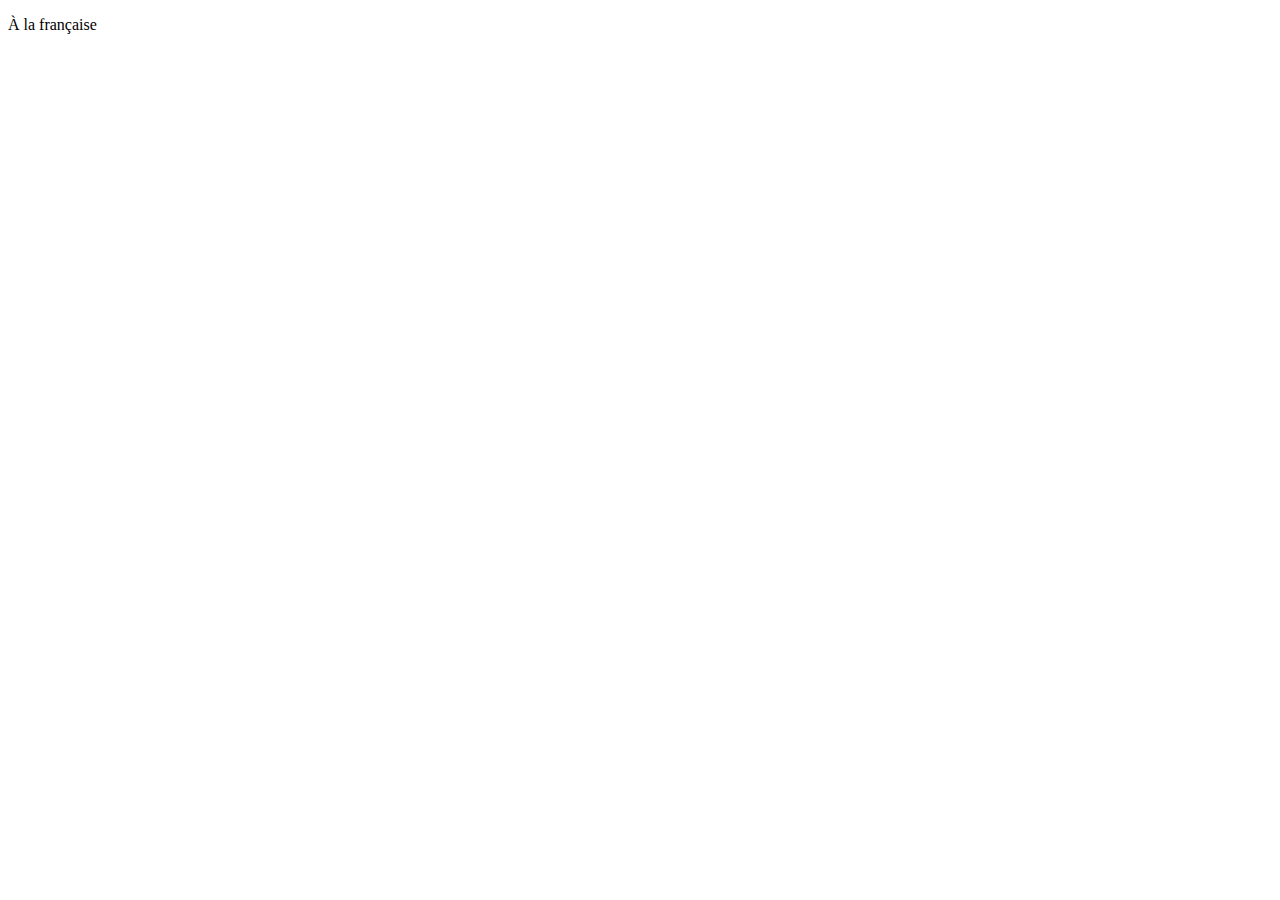
==== restaurants/a-la-francaise.html @ 7b34ebe0 "Création des pages html restaurants" ====
<!DOCTYPE html>
<html lang="fr">

    <head>
        <meta charset="UTF-8">
        <meta name="viewport" content="width=device_width, initial-scale=1.0">
        <title>OhMyFood - À la française</title>
    </head>

    <body>
        <p>À la française</p>
    </body>
    
</html>
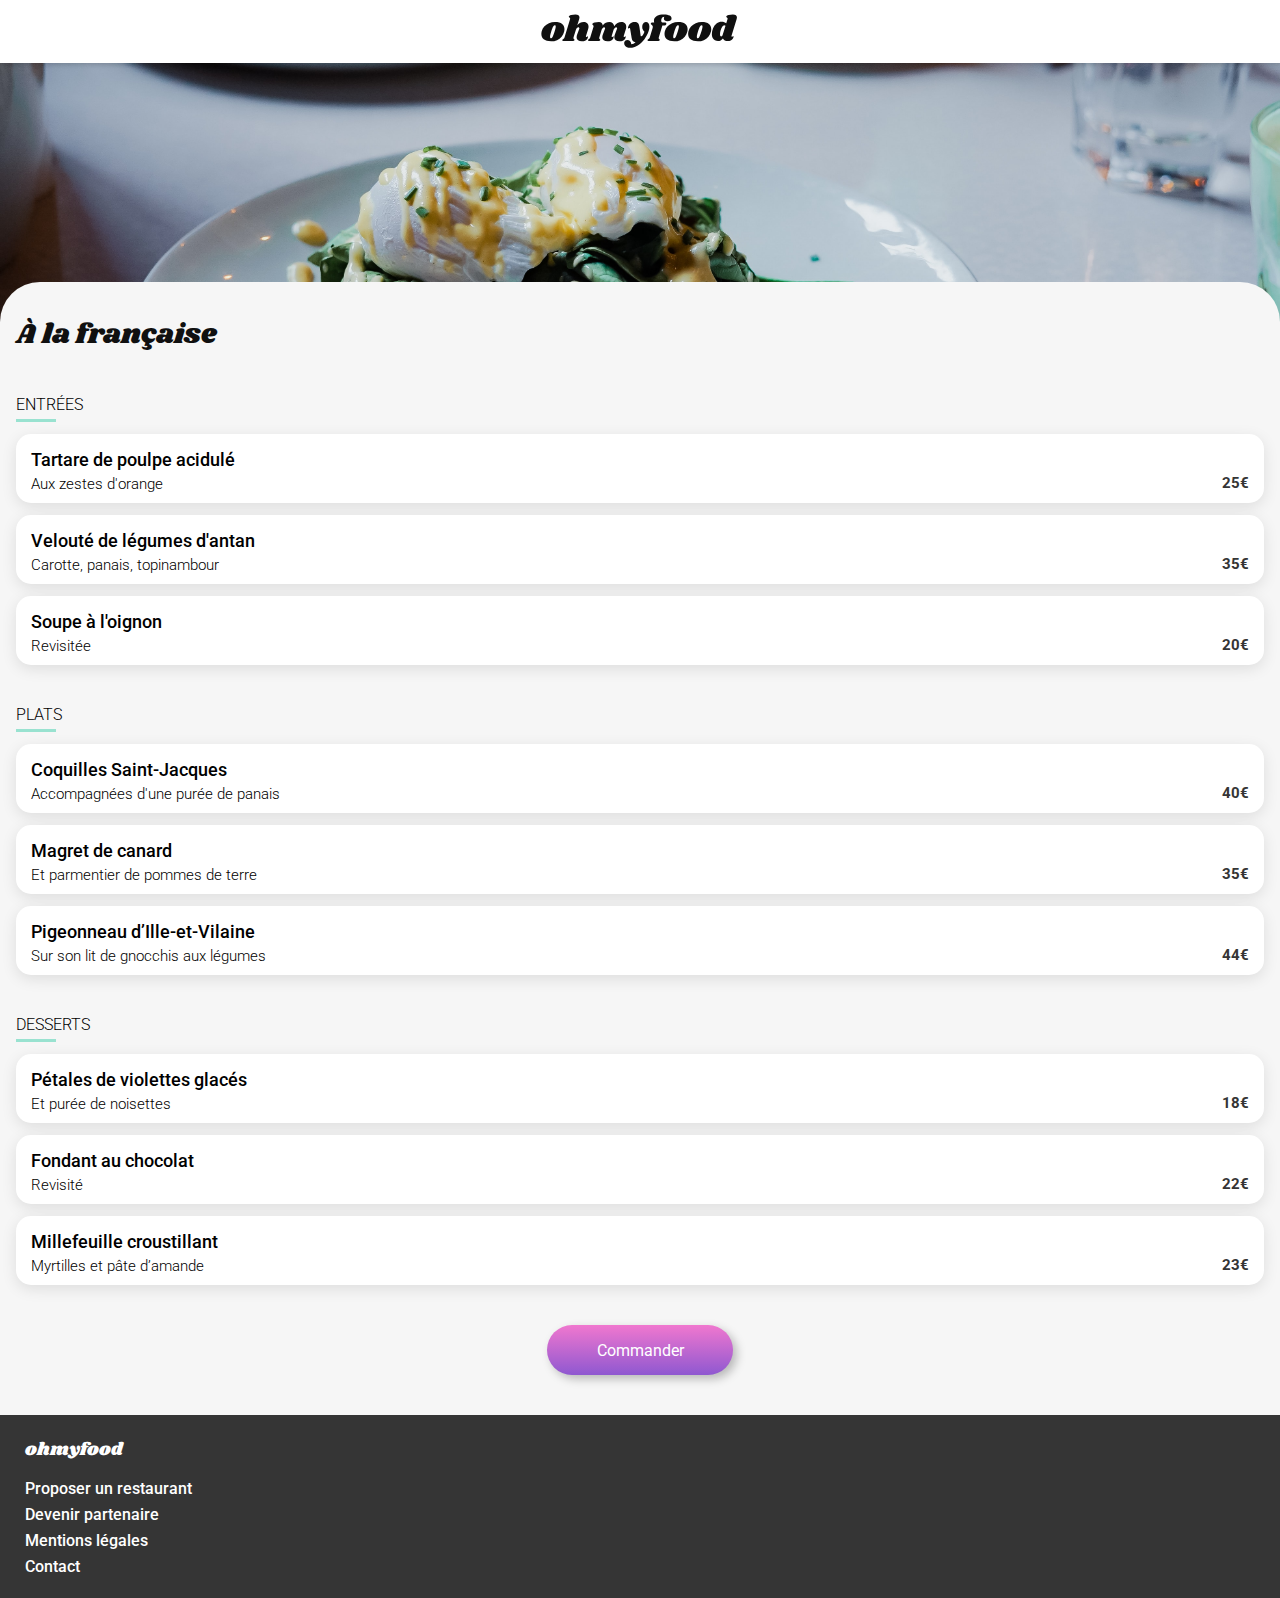
==== commit a974b1bb: "Création de la page "À la française"" ====
--- a/restaurants/a-la-francaise.html
+++ b/restaurants/a-la-francaise.html
@@ -5,10 +5,137 @@
         <meta charset="UTF-8">
         <meta name="viewport" content="width=device_width, initial-scale=1.0">
         <title>OhMyFood - À la française</title>
+        <link rel="stylesheet" href="https://cdnjs.cloudflare.com/ajax/libs/font-awesome/6.2.1/css/all.min.css"
+        integrity="sha512-MV7K8+y+gLIBoVD59lQIYicR65iaqukzvf/nwasF0nqhPay5w/9lJmVM2hMDcnK1OnMGCdVK+iQrJ7lzPJQd1w=="
+        crossorigin="anonymous" referrerpolicy="no-referrer" />
+        <link rel="stylesheet" href="../assets/css/style.css">
+        <link rel="stylesheet" href="../assets/css/menu.css">
+        <link rel="preconnect" href="https://fonts.googleapis.com">
+        <link rel="preconnect" href="https://fonts.gstatic.com" crossorigin>
+        <link href="https://fonts.googleapis.com/css2?family=Roboto:ital,wght@0,100;0,300;0,400;0,500;0,700;0,900;1,100;1,300;1,400;1,500;1,700;1,900&family=Shrikhand&display=swap" rel="stylesheet">
     </head>
 
     <body>
-        <p>À la française</p>
+        <header class="header">
+            <div class="header-logo">
+                <img src="../assets/img/logo/ohmyfood@2x.svg" alt="OhMyFood">
+                <i class="fa-solid fa-arrow-left"></i>
+            </div>
+        </header>
+        
+
+        <main class="menu">
+            <img src="../assets/img/restaurants/toa-heftiba-DQKerTsQwi0-unsplash.jpg" alt class="photo-menu">
+            <div class="menu-restaurant">
+                <h2 class="menu-title">À la française</h2>
+                <i class="fa-regular fa-heart"></i>
+
+                <section class="menu-section">
+                    <h3 class="etape-menu">Entrées</h3>
+
+                    <div class="card-plat">
+                        <h4 class="entrees-title">Tartare de poulpe acidulé</h4>
+                        <p class="entrees-description">Aux zestes d'orange</p>
+                        <div class="menu-prix">25€</div>
+                    </div>
+
+                    <div class="card-plat">
+                        <h4 class="entrees-title">Velouté de légumes d'antan</h4>
+                        <p class="entrees-description">Carotte, panais, topinambour</p>
+                        <div class="menu-prix">35€</div>
+                    </div>
+
+                    <div class="card-plat">
+                        <h4 class="entrees-title">Soupe à l'oignon</h4>
+                        <p class="entrees-description">Revisitée</p>
+                        <div class="menu-prix">20€</div>
+                    </div>
+                </section>
+
+                <section class="menu-section">
+                    <h3 class="etape-menu">Plats</h3>
+
+                    <div class="card-plat">
+                        <h4 class="entrees-title">Coquilles Saint-Jacques</h4>
+                        <p class="entrees-description">Accompagnées d'une purée de panais</p>
+                        <div class="menu-prix">40€</div>
+                    </div>
+
+                    <div class="card-plat">
+                        <h4 class="entrees-title">Magret de canard</h4>
+                        <p class="entrees-description">Et parmentier de pommes de terre</p>
+                        <div class="menu-prix">35€</div>
+                    </div>
+
+                    <div class="card-plat">
+                        <h4 class="entrees-title">Pigeonneau d’Ille-et-Vilaine</h4>
+                        <p class="entrees-description">Sur son lit de gnocchis aux légumes</p>
+                        <div class="menu-prix">44€</div>
+                    </div>
+                </section>
+
+                <section class="menu-section">
+                    <h3 class="etape-menu">Desserts</h3>
+
+                    <div class="card-plat">
+                        <h4 class="entrees-title">Pétales de violettes glacés</h4>
+                        <p class="entrees-description">Et purée de noisettes</p>
+                        <div class="menu-prix">18€</div>
+                    </div>
+
+                    <div class="card-plat">
+                        <h4 class="entrees-title">Fondant au chocolat</h4>
+                        <p class="entrees-description">Revisité</p>
+                        <div class="menu-prix">22€</div>
+                    </div>
+
+                    <div class="card-plat">
+                        <h4 class="entrees-title">Millefeuille croustillant</h4>
+                        <p class="entrees-description">Myrtilles et pâte d’amande</p>
+                        <div class="menu-prix">23€</div>
+                    </div>
+                </section>
+
+                <div class="commande">
+                    <button class="commander-btn">Commander</button>
+                </div>
+
+                </div>
+
+            </main>
+
+            <footer class="footer">
+                <div class="container-footer">
+                    <a class="footer-logo">ohmyfood</a>
+    
+                        <ul class="footer-list">
+                            <li>
+                                <a>
+                                    <i class="fa-solid fa-utensils"></i>
+                                    Proposer un restaurant
+                                </a>
+                            </li>
+                            
+                            <li>
+                                <a>
+                                    <i class="fa-solid fa-handshake-angle"></i>
+                                    Devenir partenaire
+                                </a>
+                            </li>
+    
+                            <li>
+                                <a>
+                                    Mentions légales
+                                </a>
+                            </li>
+    
+                            <li>
+                                <a href="mailto:contact@ohmyfood.com" class="lien">Contact</a>
+                            </li>
+                        </ul>
+                    
+                </div>
+            </footer>
     </body>
     
 </html>--- a/assets/css/style.css
+++ b/assets/css/style.css
@@ -0,0 +1,234 @@
+body, html, * {
+  margin: 0;
+  font-family: "Roboto", sans-serif;
+}
+
+.header {
+  display: flex;
+  justify-content: center;
+  align-items: center;
+  flex-shrink: 0;
+  padding: 14px 89px 13px 89px;
+  position: relative;
+  box-shadow: 0px 2px 4px 0px rgba(0, 0, 0, 0.15);
+  background-color: white;
+  z-index: 10;
+}
+.header .header-logo {
+  margin: 0;
+  text-align: center;
+  height: 36px;
+  padding: 0px 19px 0px 16px;
+}
+
+.localisation {
+  display: flex;
+  height: 50px;
+  justify-content: center;
+  align-items: center;
+  gap: 17px;
+  background: var(--grey-2, #EAEAEA);
+}
+.localisation .fa-location-dot {
+  width: 12px;
+  height: 16px;
+  font-weight: 900;
+  fill: var(--grey, #353535);
+}
+.localisation .localisation-texte {
+  color: var(--grey, #353535);
+  font-size: 16px;
+  font-style: normal;
+  font-weight: 500;
+  line-height: normal;
+}
+
+.decouvrir {
+  padding: 39px 32px 57px;
+  text-align: center;
+  background-color: #fafafa;
+}
+.decouvrir .decouvrir-title {
+  color: #000;
+  font-size: 24px;
+  font-weight: 700;
+  line-height: normal;
+  margin-bottom: 14px;
+}
+.decouvrir .decouvrir-subtitle {
+  color: var(--grey, #353535);
+  font-weight: 300;
+  line-height: normal;
+  margin-bottom: 27px;
+}
+.decouvrir .decouvrir-btn {
+  padding: 12px 24px;
+  font-size: 16px;
+  border-radius: 25px;
+  color: #fff;
+  background-color: #686868;
+  background-image: linear-gradient(0deg, rgba(147, 86, 220, 0.9), rgba(255, 121, 218, 0.9));
+  cursor: pointer;
+  box-shadow: 0.25rem 0.25rem 10px rgba(0, 0, 0, 0.25);
+  transition-duration: 0.25s;
+  border: none;
+}
+.decouvrir .decouvrir-btn:hover {
+  background-color: white;
+  box-shadow: 0.25rem 0.25rem 10px rgba(0, 0, 0, 0.5);
+}
+
+.tuto {
+  margin: auto;
+  padding-bottom: 68px;
+}
+.tuto .tuto-title {
+  padding: 48px 80px 26px 20px;
+  height: 31px;
+  font-size: 24px;
+  font-weight: 700;
+  line-height: normal;
+}
+.tuto .tuto-etapes {
+  display: flex;
+  flex-direction: column;
+  padding: 0;
+  list-style-type: none;
+  counter-reset: compteListe;
+}
+.tuto .tuto-icone::before {
+  width: 13.019px;
+  height: 19.903px;
+  display: flex;
+  padding: 24.54px 276px 27.93px 33.47px;
+  color: #7E7E7E;
+}
+.tuto .texte {
+  display: flex;
+  justify-content: center;
+  margin-top: -48px;
+  font-weight: bold;
+}
+.tuto .tuto-etape {
+  height: 72.379px;
+  border-radius: 20px;
+  box-shadow: 0px 4px 15px 0px rgba(0, 0, 0, 0.15);
+  background: var(--background, #F6F6F6);
+  margin: 0 20px 25px 32.51px;
+  position: relative;
+}
+.tuto .tuto-etape::before {
+  counter-increment: compteListe 1;
+  content: counter(compteListe) " ";
+  background: #9356dc;
+  width: 24px;
+  height: 24px;
+  border-radius: 100px;
+  display: flex;
+  justify-content: center;
+  align-items: center;
+  color: #fff;
+  left: -30px;
+  margin: 20.86px 21.98px 21.52px 20px;
+  position: absolute;
+}
+
+.restaurants {
+  background-color: #F6F6F6;
+  display: flex;
+  flex-direction: column;
+  padding: 0 18px 18px 17px;
+}
+.restaurants .restaurant-title {
+  padding: 54px 80px 48px 20px;
+}
+.restaurants .cards {
+  margin-bottom: 18px;
+}
+.restaurants .card {
+  background-color: #fff;
+  border-radius: 15px;
+  position: relative;
+  text-decoration: none;
+  color: inherit;
+  display: block;
+}
+.restaurants .card-img {
+  height: 151px;
+  width: 100%;
+  border-radius: 15px 15px 0 0;
+  -o-object-fit: cover;
+     object-fit: cover;
+}
+.restaurants .card-nouveau {
+  background-color: #99e2d0;
+  color: #1b6150;
+  padding: 10px;
+  position: absolute;
+  top: 16px;
+  right: 12px;
+}
+.restaurants .card-content {
+  height: 77px;
+  position: relative;
+}
+.restaurants i {
+  font-size: 30px;
+  position: absolute;
+  right: 10px;
+  top: 0;
+  padding: 23px 25px 33px 13px;
+  width: 22px;
+  height: 21px;
+}
+.restaurants .fa-solid {
+  color: transparent;
+  background: linear-gradient(180deg, #9356DC 0%, #FF79DA 100%);
+  background-clip: text;
+  -webkit-background-clip: text;
+  transition: transform 300ms;
+  transform: scale(0);
+}
+.restaurants .card-title {
+  height: 20px;
+  padding: 16px 60px 5px 13px;
+  font-size: 18px;
+  font-weight: 700;
+}
+.restaurants .card-subtitle {
+  height: 24px;
+  padding: 5px 80px 12px 13px;
+  font-size: 17px;
+  font-weight: 300;
+}
+
+.container-footer {
+  background: var(--grey, #353535);
+  display: flex;
+  padding: 22px 25px;
+  flex-direction: column;
+  align-items: flex-start;
+  gap: 16px;
+}
+.container-footer .footer-list {
+  text-decoration: none;
+  list-style: none;
+  padding: 0;
+  color: var(--white, #FFF);
+  font-size: 16px;
+  font-weight: 500;
+  display: flex;
+  flex-direction: column;
+  gap: 7px;
+  cursor: pointer;
+}
+.container-footer .lien {
+  text-decoration-line: none;
+  color: #FFF;
+}
+.container-footer .footer-logo {
+  color: var(--white, #FFF);
+  font-family: Shrikhand;
+  font-size: 18px;
+  font-weight: 400;
+}/*# sourceMappingURL=style.css.map */--- a/assets/css/menu.css
+++ b/assets/css/menu.css
@@ -0,0 +1,125 @@
+.header i {
+  position: absolute;
+  left: 20px;
+  bottom: 10px;
+  padding: 14px 89px 13px 17px;
+  cursor: pointer;
+}
+
+main .photo-menu {
+  height: 275px;
+  width: 100%;
+  -o-object-fit: cover;
+     object-fit: cover;
+}
+
+.menu-restaurant {
+  margin-top: -60px;
+  border-radius: 40px 40px 0 0;
+  background-color: #f6f6f6;
+  z-index: 1;
+  position: relative;
+  padding: 32px 16px 40px;
+}
+.menu-restaurant .menu-title {
+  color: var(--black, #101010);
+  font-family: Shrikhand;
+  font-size: 28px;
+  font-style: normal;
+  font-weight: 400;
+  line-height: normal;
+}
+.menu-restaurant i {
+  font-size: 30px;
+  position: absolute;
+  right: 10px;
+  top: 0;
+  padding: 40px 41px 0 312px;
+  width: 22px;
+  height: 21px;
+}
+
+.menu-section {
+  margin-top: 40px;
+  display: flex;
+  flex-direction: column;
+  gap: 12px;
+}
+.menu-section .etape-menu {
+  color: #000;
+  font-family: Roboto;
+  font-size: 16px;
+  font-weight: 300;
+  text-transform: uppercase;
+  position: relative;
+  height: 27px;
+}
+.menu-section .etape-menu::after {
+  content: "";
+  width: 40px;
+  height: 3px;
+  background-color: #99e2d0;
+  position: absolute;
+  left: 0;
+  bottom: 0;
+}
+.menu-section .card-plat {
+  border-radius: 15px;
+  background: white;
+  height: 69px;
+  display: flex;
+  flex-direction: column;
+  gap: 5px;
+  box-shadow: 0px 4.0114941597px 15.0431032181px 0px rgba(0, 0, 0, 0.1);
+}
+.menu-section .entrees-title {
+  color: #000;
+  font-family: Roboto;
+  font-size: 18px;
+  font-weight: 500;
+  padding: 15px 15px 0px 15px;
+}
+.menu-section .entrees-description {
+  color: #000;
+  font-family: Roboto;
+  font-size: 15.043px;
+  font-weight: 300;
+  padding: 0px 0px 15px 15px;
+}
+.menu-section .menu-prix {
+  color: #353535;
+  text-align: center;
+  font-family: Roboto;
+  font-size: 15.043px;
+  font-weight: 700;
+  display: flex;
+  justify-content: flex-end;
+  padding: 0 15px 15px 0;
+  position: relative;
+  top: -39px;
+}
+
+.commande {
+  display: flex;
+  flex-direction: column;
+  align-items: center;
+  margin-top: 40px;
+}
+.commande .commander-btn {
+  padding: 12px 24px;
+  font-size: 16px;
+  border-radius: 25px;
+  color: #fff;
+  background-color: #686868;
+  background-image: linear-gradient(0deg, rgba(147, 86, 220, 0.9), rgba(255, 121, 218, 0.9));
+  cursor: pointer;
+  box-shadow: 0.25rem 0.25rem 10px rgba(0, 0, 0, 0.25);
+  transition-duration: 0.25s;
+  border: none;
+  width: 186px;
+  height: 50px;
+}
+.commande .commander-btn:hover {
+  background-color: white;
+  box-shadow: 0.25rem 0.25rem 10px rgba(0, 0, 0, 0.5);
+}/*# sourceMappingURL=menu.css.map */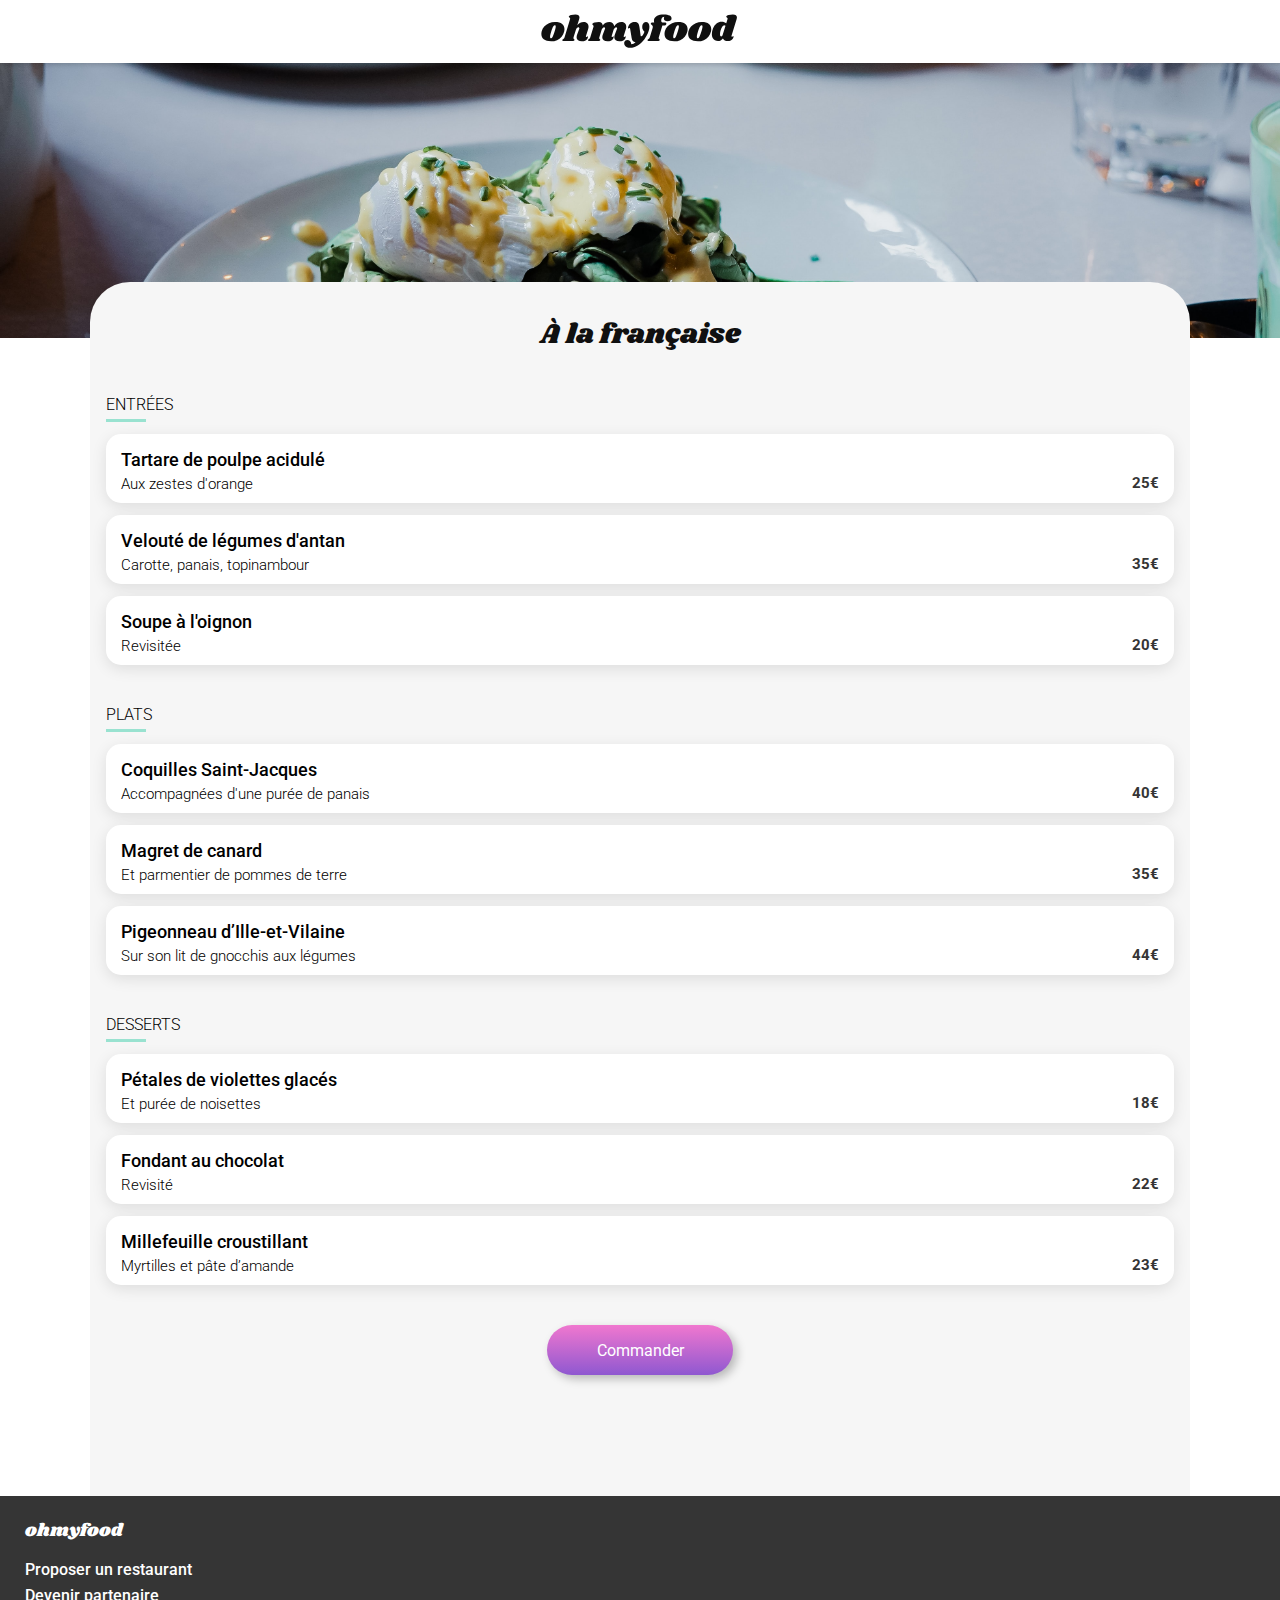
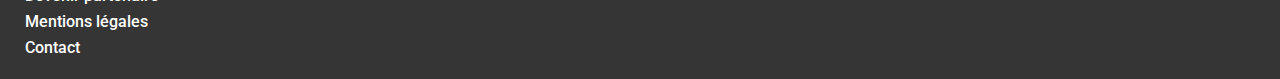
==== commit 8caa285f: "Création de la reponsive tablette et pc" ====
--- a/restaurants/a-la-francaise.html
+++ b/restaurants/a-la-francaise.html
@@ -3,7 +3,7 @@
 
     <head>
         <meta charset="UTF-8">
-        <meta name="viewport" content="width=device_width, initial-scale=1.0">
+        <meta name="viewport" content="width=device-width, initial-scale=1.0">
         <title>OhMyFood - À la française</title>
         <link rel="stylesheet" href="https://cdnjs.cloudflare.com/ajax/libs/font-awesome/6.2.1/css/all.min.css"
         integrity="sha512-MV7K8+y+gLIBoVD59lQIYicR65iaqukzvf/nwasF0nqhPay5w/9lJmVM2hMDcnK1OnMGCdVK+iQrJ7lzPJQd1w=="
@@ -19,7 +19,9 @@
         <header class="header">
             <div class="header-logo">
                 <img src="../assets/img/logo/ohmyfood@2x.svg" alt="OhMyFood">
-                <i class="fa-solid fa-arrow-left"></i>
+                <a href="../index.html">
+                    <i class="fa-solid fa-arrow-left"></i>
+                </a>
             </div>
         </header>
         
--- a/assets/css/style.css
+++ b/assets/css/style.css
@@ -144,6 +144,9 @@
 }
 .restaurants .cards {
   margin-bottom: 18px;
+  display: flex;
+  flex-direction: column;
+  gap: 18px;
 }
 .restaurants .card {
   background-color: #fff;
@@ -189,6 +192,10 @@
   transition: transform 300ms;
   transform: scale(0);
 }
+.restaurants .btn-heart:hover .fa-solid {
+  background-image: linear-gradient(180deg, #9356dc #ff79da 100%);
+  transform: scale(1);
+}
 .restaurants .card-title {
   height: 20px;
   padding: 16px 60px 5px 13px;
@@ -231,4 +238,51 @@
   font-family: Shrikhand;
   font-size: 18px;
   font-weight: 400;
+}
+
+@media (min-width: 1440px) {
+  .decouvrir-title {
+    color: #000;
+    text-align: center;
+    font-family: Roboto;
+    font-size: 40px;
+  }
+  .decouvrir-title br {
+    display: none;
+  }
+  .tuto {
+    padding: 50px 180px;
+  }
+  .tuto .tuto-etapes {
+    flex-direction: row;
+  }
+  .restaurants {
+    display: flex;
+    padding: 0px 180px;
+    gap: 28px;
+  }
+  .restaurants .restaurant-title {
+    padding: 30px 80px 0px 20px;
+  }
+  .restaurants .cards {
+    display: flex;
+    flex-wrap: wrap;
+    flex-direction: row;
+    gap: 100px;
+    margin-bottom: 50px;
+  }
+  .card {
+    width: 45%;
+  }
+}
+@media (min-width: 768px) {
+  .restaurants .cards {
+    display: flex;
+    flex-direction: row;
+    flex-wrap: wrap;
+    justify-content: center;
+  }
+  .card {
+    width: 45%;
+  }
 }/*# sourceMappingURL=style.css.map */--- a/assets/css/menu.css
+++ b/assets/css/menu.css
@@ -4,6 +4,8 @@
   bottom: 10px;
   padding: 14px 89px 13px 17px;
   cursor: pointer;
+  text-decoration: none;
+  color: #353535;
 }
 
 main .photo-menu {
@@ -122,4 +124,48 @@
 .commande .commander-btn:hover {
   background-color: white;
   box-shadow: 0.25rem 0.25rem 10px rgba(0, 0, 0, 0.5);
+}
+
+@media (min-width: 768px) {
+  .menu-restaurant {
+    height: 1062px;
+    margin: -60px 90px 0px 90px;
+    padding-bottom: 120px;
+  }
+  .menu-section {
+    width: 100%;
+    margin-left: auto;
+    margin-right: auto;
+  }
+  .menu-title {
+    text-align: center;
+  }
+}
+@media (min-width: 1440px) {
+  .menu-section {
+    width: 100%;
+    margin-left: auto;
+    margin-right: auto;
+  }
+  .menu-restaurant {
+    width: 1055px;
+    height: 1062px;
+    flex-shrink: 0;
+    margin: -60px 192px 0px 193px;
+    padding-bottom: 120px;
+  }
+  .card-plat {
+    left: 186px;
+    position: relative;
+    width: 65%;
+  }
+  .etape-menu {
+    right: -195px;
+  }
+  .menu-title {
+    text-align: center;
+  }
+  .menu-restaurant i {
+    right: 300px;
+  }
 }/*# sourceMappingURL=menu.css.map */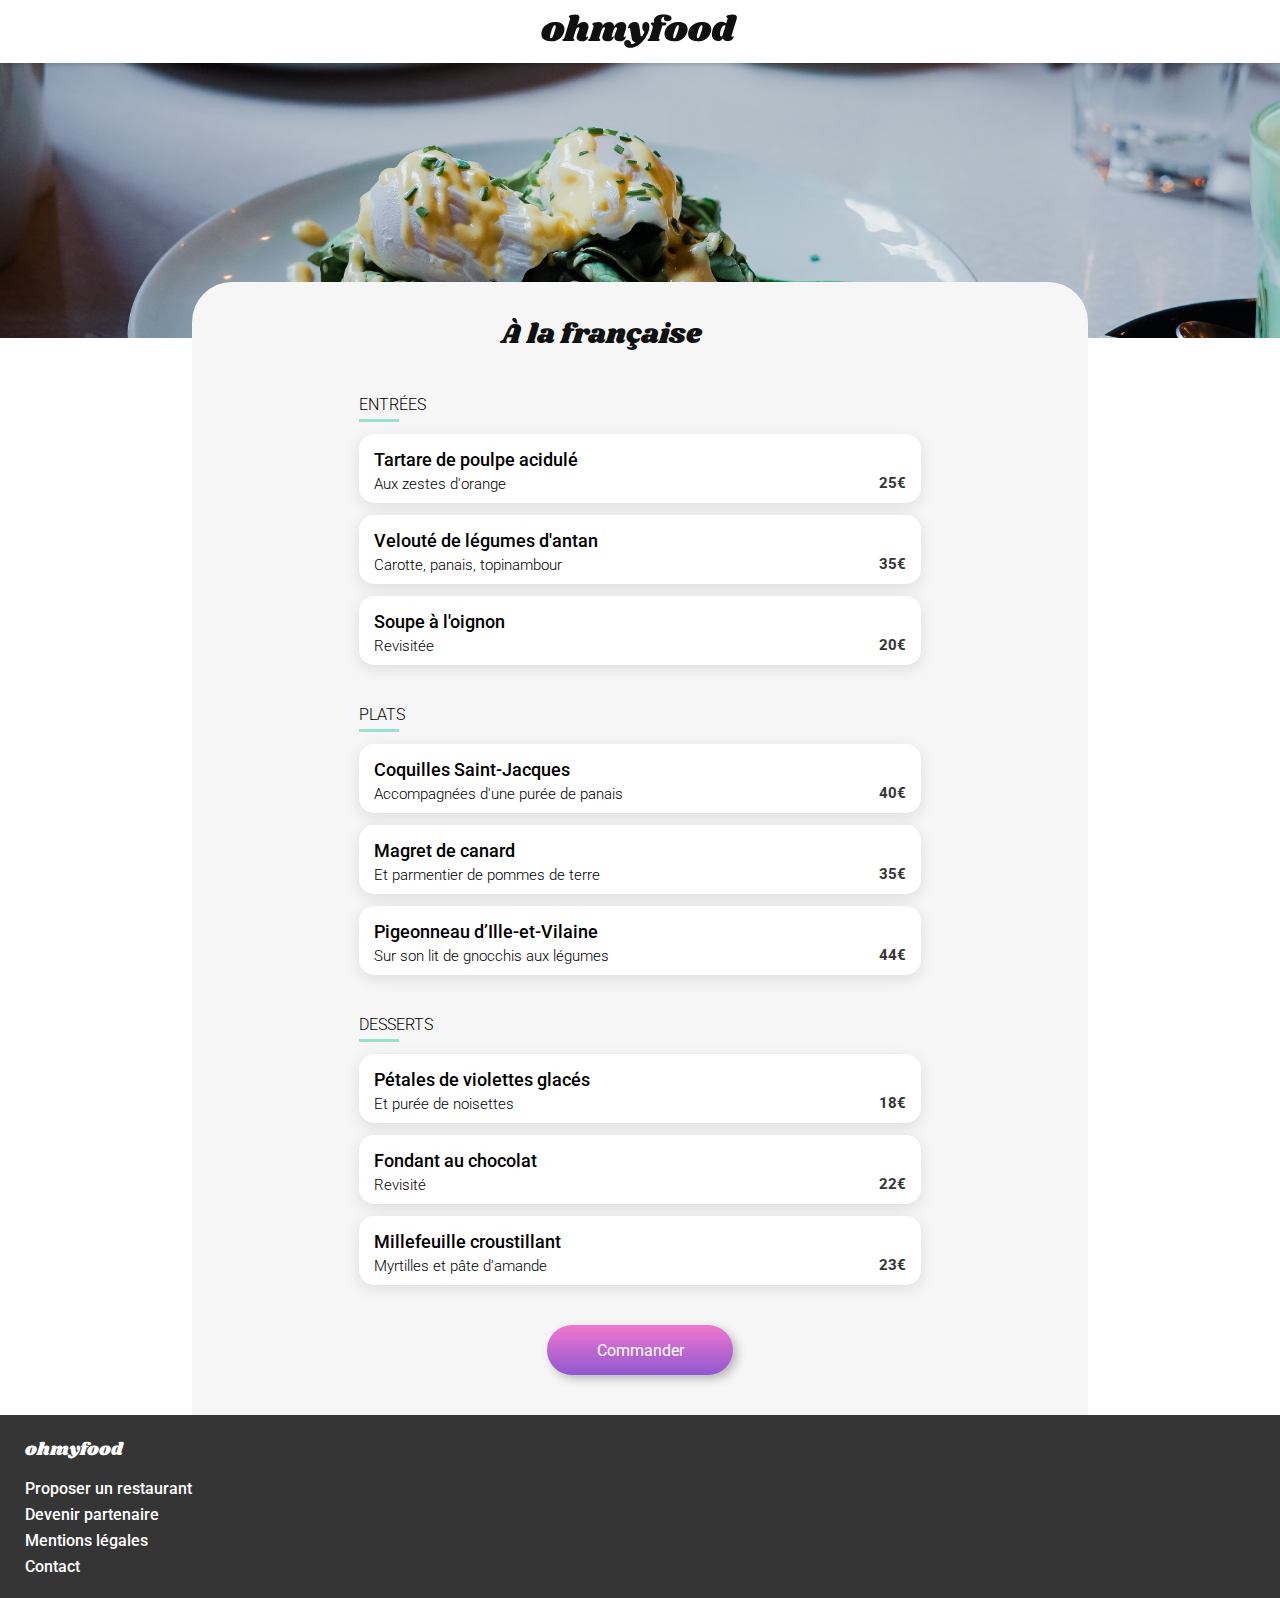
==== commit 4480fb9f: "modification du menu" ====
--- a/restaurants/a-la-francaise.html
+++ b/restaurants/a-la-francaise.html
@@ -29,8 +29,15 @@
         <main class="menu">
             <img src="../assets/img/restaurants/toa-heftiba-DQKerTsQwi0-unsplash.jpg" alt class="photo-menu">
             <div class="menu-restaurant">
-                <h2 class="menu-title">À la française</h2>
-                <i class="fa-regular fa-heart"></i>
+
+                <div class="header-menu">
+                    <h2 class="menu-title">À la française</h2>
+                    <div class="btn-heart">
+                        <i class="fa-regular fa-heart"></i>
+                        <i class="fa-solid fa-heart"></i>
+                    </div>
+                </div>
+                
 
                 <section class="menu-section">
                     <h3 class="etape-menu">Entrées</h3>
--- a/assets/css/style.css
+++ b/assets/css/style.css
@@ -175,16 +175,29 @@
   height: 77px;
   position: relative;
 }
-.restaurants i {
+.restaurants .card-title {
+  height: 20px;
+  padding: 16px 60px 5px 13px;
+  font-size: 18px;
+  font-weight: 700;
+}
+.restaurants .card-subtitle {
+  height: 24px;
+  padding: 5px 80px 12px 13px;
+  font-size: 17px;
+  font-weight: 300;
+}
+
+.btn-heart i {
   font-size: 30px;
   position: absolute;
   right: 10px;
   top: 0;
   padding: 23px 25px 33px 13px;
   width: 22px;
-  height: 21px;
-}
-.restaurants .fa-solid {
+  height: 28px;
+}
+.btn-heart .fa-solid {
   color: transparent;
   background: linear-gradient(180deg, #9356DC 0%, #FF79DA 100%);
   background-clip: text;
@@ -192,21 +205,9 @@
   transition: transform 300ms;
   transform: scale(0);
 }
-.restaurants .btn-heart:hover .fa-solid {
+.btn-heart:hover .fa-solid {
   background-image: linear-gradient(180deg, #9356dc #ff79da 100%);
   transform: scale(1);
-}
-.restaurants .card-title {
-  height: 20px;
-  padding: 16px 60px 5px 13px;
-  font-size: 18px;
-  font-weight: 700;
-}
-.restaurants .card-subtitle {
-  height: 24px;
-  padding: 5px 80px 12px 13px;
-  font-size: 17px;
-  font-weight: 300;
 }
 
 .container-footer {
--- a/assets/css/menu.css
+++ b/assets/css/menu.css
@@ -22,6 +22,7 @@
   z-index: 1;
   position: relative;
   padding: 32px 16px 40px;
+  max-width: 1055px;
 }
 .menu-restaurant .menu-title {
   color: var(--black, #101010);
@@ -31,14 +32,25 @@
   font-weight: 400;
   line-height: normal;
 }
-.menu-restaurant i {
-  font-size: 30px;
+.menu-restaurant .header-menu {
+  display: flex;
+  justify-content: space-between;
+  align-items: center;
+}
+.menu-restaurant .btn-heart {
+  position: relative;
+  width: 30px;
+  margin-right: 24px;
+}
+.menu-restaurant .btn-heart i {
+  position: static;
+  padding: 0;
+}
+.menu-restaurant .btn-heart i.fa-solid {
   position: absolute;
-  right: 10px;
+  width: 100%;
   top: 0;
-  padding: 40px 41px 0 312px;
-  width: 22px;
-  height: 21px;
+  left: 0;
 }
 
 .menu-section {
@@ -128,44 +140,36 @@
 
 @media (min-width: 768px) {
   .menu-restaurant {
-    height: 1062px;
-    margin: -60px 90px 0px 90px;
-    padding-bottom: 120px;
+    margin-left: 10%;
+    margin-right: 10%;
   }
-  .menu-section {
+  .menu-restaurant .header-menu {
+    justify-content: center;
+    gap: 24px;
+  }
+  .menu-restaurant .header-menu .menu-title {
+    text-align: center;
+  }
+  .menu-restaurant .menu-section {
     width: 100%;
     margin-left: auto;
     margin-right: auto;
   }
-  .menu-title {
+}
+@media (min-width: 1024px) {
+  .menu-restaurant {
+    margin-left: 15%;
+    margin-right: 15%;
+  }
+  .menu-restaurant .menu-title {
     text-align: center;
   }
-}
-@media (min-width: 1440px) {
-  .menu-section {
-    width: 100%;
+  .menu-restaurant .menu-section {
+    width: 65%;
     margin-left: auto;
     margin-right: auto;
   }
-  .menu-restaurant {
-    width: 1055px;
-    height: 1062px;
-    flex-shrink: 0;
-    margin: -60px 192px 0px 193px;
-    padding-bottom: 120px;
-  }
-  .card-plat {
-    left: 186px;
+  .menu-restaurant .menu-section .card-plat {
     position: relative;
-    width: 65%;
-  }
-  .etape-menu {
-    right: -195px;
-  }
-  .menu-title {
-    text-align: center;
-  }
-  .menu-restaurant i {
-    right: 300px;
   }
 }/*# sourceMappingURL=menu.css.map */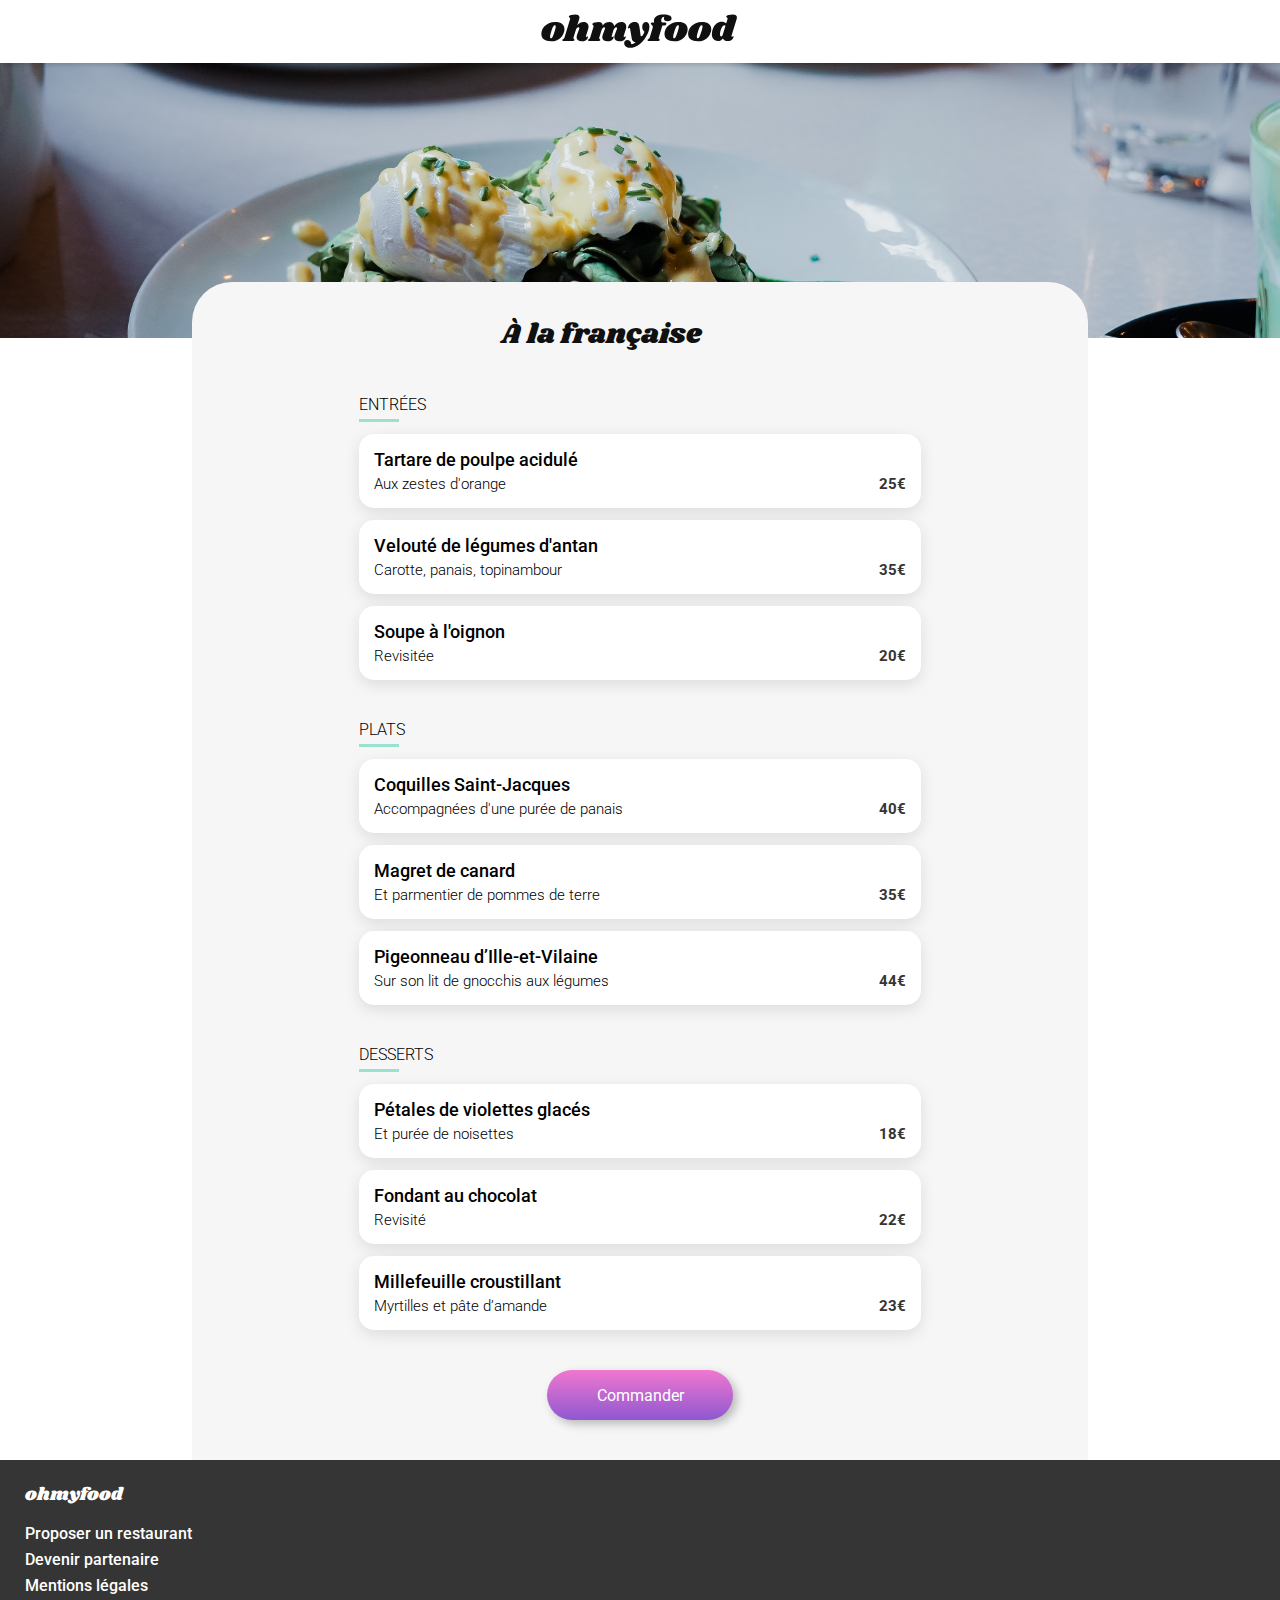
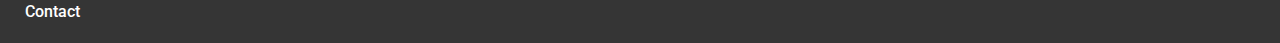
==== commit cf7c6a47: "Création de l'animation des menus" ====
--- a/restaurants/a-la-francaise.html
+++ b/restaurants/a-la-francaise.html
@@ -44,20 +44,26 @@
 
                     <div class="card-plat">
                         <h4 class="entrees-title">Tartare de poulpe acidulé</h4>
-                        <p class="entrees-description">Aux zestes d'orange</p>
-                        <div class="menu-prix">25€</div>
+                        <p class="entrees-description">Aux zestes d'orange <span class="menu-prix">25€</span></p>
+                        <div class="validation">
+                            <i class="fa-solid fa-circle-check"></i>
+                        </div>
                     </div>
 
                     <div class="card-plat">
                         <h4 class="entrees-title">Velouté de légumes d'antan</h4>
-                        <p class="entrees-description">Carotte, panais, topinambour</p>
-                        <div class="menu-prix">35€</div>
+                        <p class="entrees-description">Carotte, panais, topinambour <span class="menu-prix">35€</span></p>
+                        <div class="validation">
+                            <i class="fa-solid fa-circle-check"></i>
+                        </div>
                     </div>
 
                     <div class="card-plat">
                         <h4 class="entrees-title">Soupe à l'oignon</h4>
-                        <p class="entrees-description">Revisitée</p>
-                        <div class="menu-prix">20€</div>
+                        <p class="entrees-description">Revisitée <span class="menu-prix">20€</span></p>
+                        <div class="validation">
+                            <i class="fa-solid fa-circle-check"></i>
+                        </div>
                     </div>
                 </section>
 
@@ -66,20 +72,26 @@
 
                     <div class="card-plat">
                         <h4 class="entrees-title">Coquilles Saint-Jacques</h4>
-                        <p class="entrees-description">Accompagnées d'une purée de panais</p>
-                        <div class="menu-prix">40€</div>
+                        <p class="entrees-description">Accompagnées d'une purée de panais <span class="menu-prix">40€</span></p>
+                        <div class="validation">
+                            <i class="fa-solid fa-circle-check"></i>
+                        </div>
                     </div>
 
                     <div class="card-plat">
                         <h4 class="entrees-title">Magret de canard</h4>
-                        <p class="entrees-description">Et parmentier de pommes de terre</p>
-                        <div class="menu-prix">35€</div>
+                        <p class="entrees-description">Et parmentier de pommes de terre <span class="menu-prix">35€</span></p>
+                        <div class="validation">
+                            <i class="fa-solid fa-circle-check"></i>
+                        </div>
                     </div>
 
                     <div class="card-plat">
                         <h4 class="entrees-title">Pigeonneau d’Ille-et-Vilaine</h4>
-                        <p class="entrees-description">Sur son lit de gnocchis aux légumes</p>
-                        <div class="menu-prix">44€</div>
+                        <p class="entrees-description">Sur son lit de gnocchis aux légumes <span class="menu-prix">44€</span></p>
+                        <div class="validation">
+                            <i class="fa-solid fa-circle-check"></i>
+                        </div>
                     </div>
                 </section>
 
@@ -88,20 +100,26 @@
 
                     <div class="card-plat">
                         <h4 class="entrees-title">Pétales de violettes glacés</h4>
-                        <p class="entrees-description">Et purée de noisettes</p>
-                        <div class="menu-prix">18€</div>
+                        <p class="entrees-description">Et purée de noisettes <span class="menu-prix">18€</span></p>
+                        <div class="validation">
+                            <i class="fa-solid fa-circle-check"></i>
+                        </div>
                     </div>
 
                     <div class="card-plat">
                         <h4 class="entrees-title">Fondant au chocolat</h4>
-                        <p class="entrees-description">Revisité</p>
-                        <div class="menu-prix">22€</div>
+                        <p class="entrees-description">Revisité <span class="menu-prix">22€</span></p>
+                        <div class="validation">
+                            <i class="fa-solid fa-circle-check"></i>
+                        </div>
                     </div>
 
                     <div class="card-plat">
                         <h4 class="entrees-title">Millefeuille croustillant</h4>
-                        <p class="entrees-description">Myrtilles et pâte d’amande</p>
-                        <div class="menu-prix">23€</div>
+                        <p class="entrees-description">Myrtilles et pâte d’amande <span class="menu-prix">23€</span></p>
+                        <div class="validation">
+                            <i class="fa-solid fa-circle-check"></i>
+                        </div>
                     </div>
                 </section>
 
--- a/assets/css/style.css
+++ b/assets/css/style.css
@@ -1,6 +1,8 @@
 body, html, * {
   margin: 0;
   font-family: "Roboto", sans-serif;
+  box-sizing: border-box;
+  margin: 0;
 }
 
 .header {
@@ -174,16 +176,16 @@
 .restaurants .card-content {
   height: 77px;
   position: relative;
+  padding: 15px;
 }
 .restaurants .card-title {
   height: 20px;
-  padding: 16px 60px 5px 13px;
   font-size: 18px;
   font-weight: 700;
+  margin-bottom: 5px;
 }
 .restaurants .card-subtitle {
   height: 24px;
-  padding: 5px 80px 12px 13px;
   font-size: 17px;
   font-weight: 300;
 }
@@ -191,11 +193,8 @@
 .btn-heart i {
   font-size: 30px;
   position: absolute;
-  right: 10px;
-  top: 0;
-  padding: 23px 25px 33px 13px;
-  width: 22px;
-  height: 28px;
+  right: 20px;
+  top: 20px;
 }
 .btn-heart .fa-solid {
   color: transparent;
@@ -275,6 +274,16 @@
   .card {
     width: 45%;
   }
+  .container-footer {
+    display: flex;
+    flex-direction: row-reverse;
+    gap: 32px;
+    align-items: center;
+  }
+  .container-footer .footer-list {
+    flex-direction: row;
+    gap: 24px;
+  }
 }
 @media (min-width: 768px) {
   .restaurants .cards {
--- a/assets/css/menu.css
+++ b/assets/css/menu.css
@@ -80,25 +80,49 @@
 .menu-section .card-plat {
   border-radius: 15px;
   background: white;
-  height: 69px;
+  padding: 15px;
+  box-shadow: 0px 4.0114941597px 15.0431032181px 0px rgba(0, 0, 0, 0.1);
+  position: relative;
+  overflow: hidden;
+  transition: padding 0.2s ease-in;
+}
+.menu-section .card-plat .validation {
+  position: absolute;
+  right: 0;
+  top: 0;
+  height: 100%;
+  width: 60px;
+  background-color: #99E2D0;
   display: flex;
-  flex-direction: column;
-  gap: 5px;
-  box-shadow: 0px 4.0114941597px 15.0431032181px 0px rgba(0, 0, 0, 0.1);
+  align-items: center;
+  justify-content: center;
+  transform: scale(0, 1);
+  transform-origin: right;
+  transition: transform 0.2s ease-in;
+}
+.menu-section .card-plat .validation i {
+  color: white;
+  font-size: 22px;
+}
+.menu-section .card-plat:hover {
+  padding-right: 75px;
+}
+.menu-section .card-plat:hover .validation {
+  transform: scale(1, 1);
 }
 .menu-section .entrees-title {
   color: #000;
   font-family: Roboto;
   font-size: 18px;
   font-weight: 500;
-  padding: 15px 15px 0px 15px;
+  margin-bottom: 5px;
 }
 .menu-section .entrees-description {
   color: #000;
   font-family: Roboto;
   font-size: 15.043px;
   font-weight: 300;
-  padding: 0px 0px 15px 15px;
+  position: relative;
 }
 .menu-section .menu-prix {
   color: #353535;
@@ -106,11 +130,8 @@
   font-family: Roboto;
   font-size: 15.043px;
   font-weight: 700;
-  display: flex;
-  justify-content: flex-end;
-  padding: 0 15px 15px 0;
-  position: relative;
-  top: -39px;
+  position: absolute;
+  right: 0;
 }
 
 .commande {
@@ -151,7 +172,7 @@
     text-align: center;
   }
   .menu-restaurant .menu-section {
-    width: 100%;
+    width: 75%;
     margin-left: auto;
     margin-right: auto;
   }
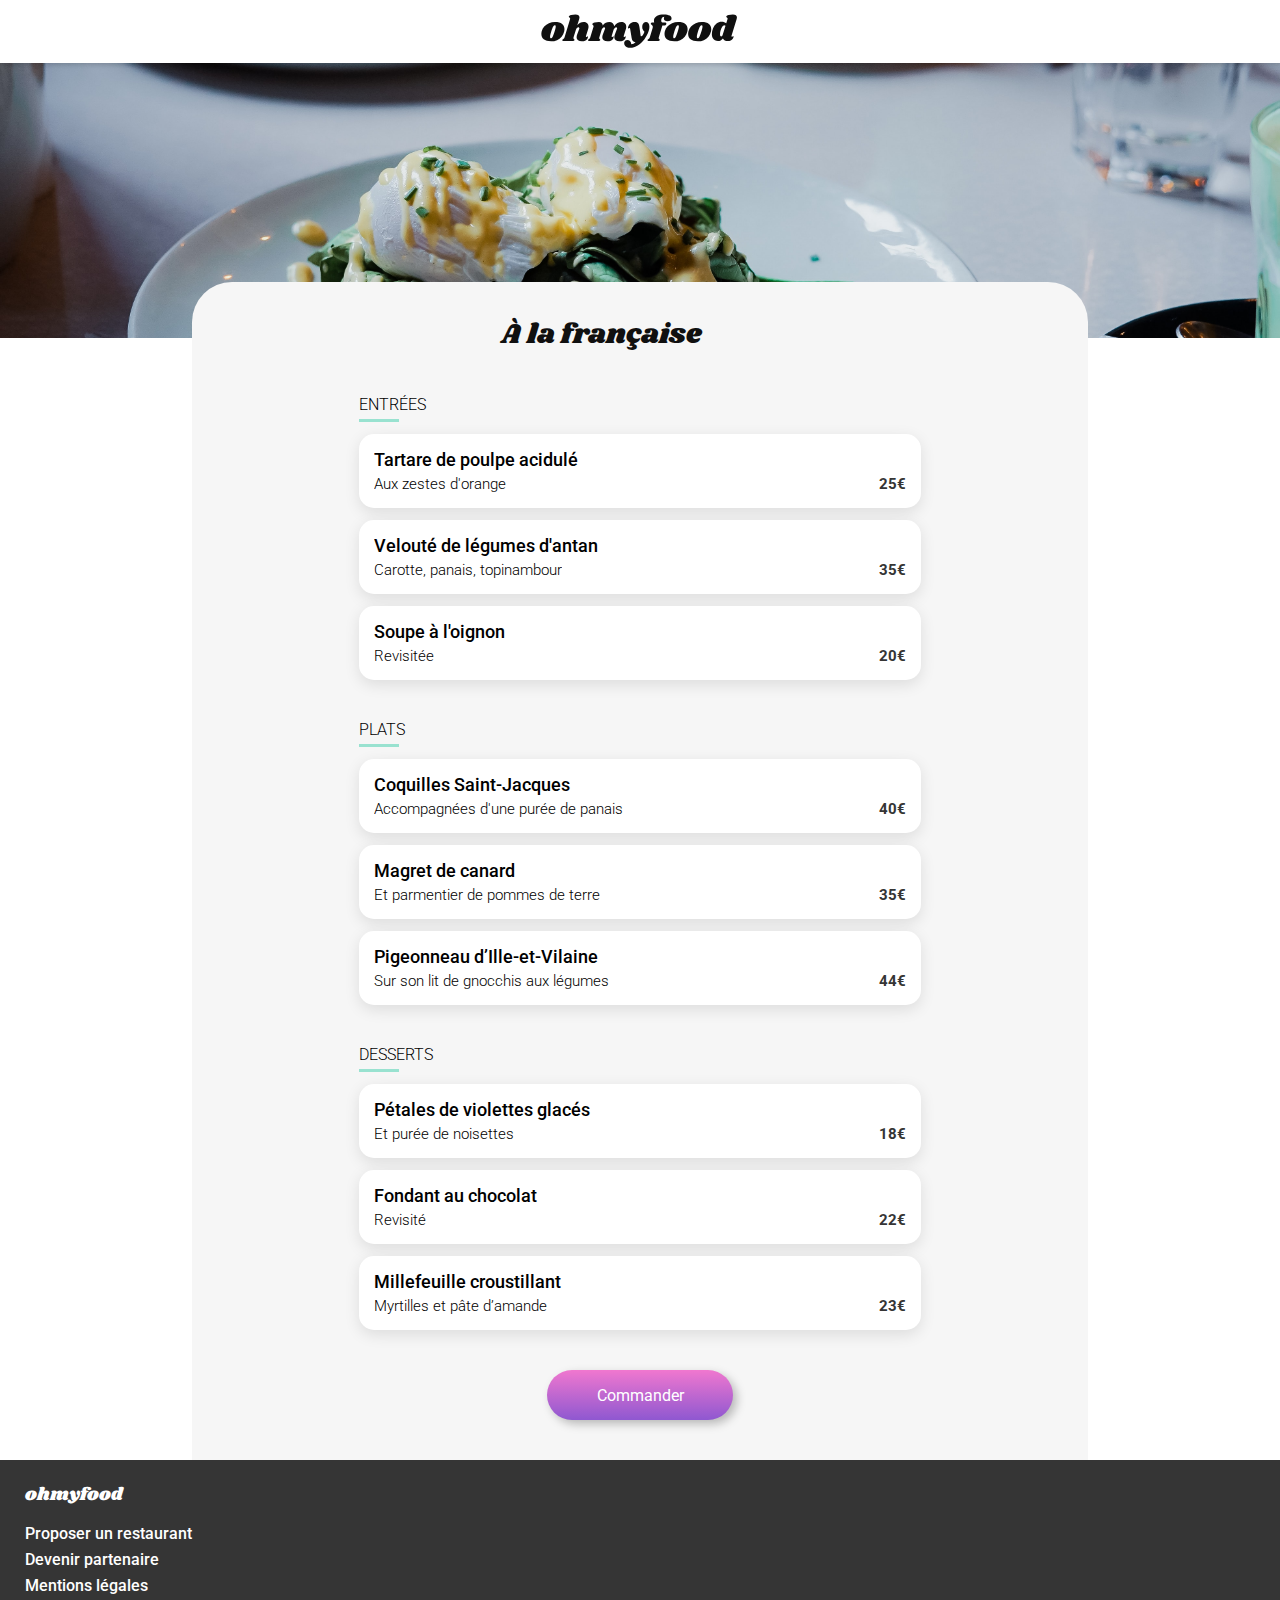
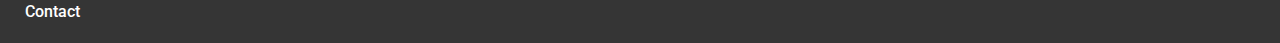
==== commit d37c3be7: "Modification de l'animation" ====
--- a/restaurants/a-la-francaise.html
+++ b/restaurants/a-la-francaise.html
@@ -44,7 +44,10 @@
 
                     <div class="card-plat">
                         <h4 class="entrees-title">Tartare de poulpe acidulé</h4>
-                        <p class="entrees-description">Aux zestes d'orange <span class="menu-prix">25€</span></p>
+                        <div class="plat-details">
+                            <p class="entrees-description">Aux zestes d'orange</p>
+                            <p class="menu-prix">25€</p>
+                        </div>
                         <div class="validation">
                             <i class="fa-solid fa-circle-check"></i>
                         </div>
@@ -52,7 +55,10 @@
 
                     <div class="card-plat">
                         <h4 class="entrees-title">Velouté de légumes d'antan</h4>
-                        <p class="entrees-description">Carotte, panais, topinambour <span class="menu-prix">35€</span></p>
+                        <div class="plat-details">
+                            <p class="entrees-description">Carotte, panais, topinambour</p>
+                            <p class="menu-prix">35€</p>
+                        </div>
                         <div class="validation">
                             <i class="fa-solid fa-circle-check"></i>
                         </div>
@@ -60,7 +66,10 @@
 
                     <div class="card-plat">
                         <h4 class="entrees-title">Soupe à l'oignon</h4>
-                        <p class="entrees-description">Revisitée <span class="menu-prix">20€</span></p>
+                        <div class="plat-details">
+                            <p class="entrees-description">Revisitée</p>
+                            <p class="menu-prix">20€</p>
+                        </div>
                         <div class="validation">
                             <i class="fa-solid fa-circle-check"></i>
                         </div>
@@ -72,7 +81,10 @@
 
                     <div class="card-plat">
                         <h4 class="entrees-title">Coquilles Saint-Jacques</h4>
-                        <p class="entrees-description">Accompagnées d'une purée de panais <span class="menu-prix">40€</span></p>
+                        <div class="plat-details">
+                            <p class="entrees-description">Accompagnées d'une purée de panais</p>
+                            <p class="menu-prix">40€</p>
+                        </div>
                         <div class="validation">
                             <i class="fa-solid fa-circle-check"></i>
                         </div>
@@ -80,7 +92,10 @@
 
                     <div class="card-plat">
                         <h4 class="entrees-title">Magret de canard</h4>
-                        <p class="entrees-description">Et parmentier de pommes de terre <span class="menu-prix">35€</span></p>
+                        <div class="plat-details">
+                            <p class="entrees-description">Et parmentier de pommes de terre</p>
+                            <p class="menu-prix">35€</p>
+                        </div>
                         <div class="validation">
                             <i class="fa-solid fa-circle-check"></i>
                         </div>
@@ -88,7 +103,10 @@
 
                     <div class="card-plat">
                         <h4 class="entrees-title">Pigeonneau d’Ille-et-Vilaine</h4>
-                        <p class="entrees-description">Sur son lit de gnocchis aux légumes <span class="menu-prix">44€</span></p>
+                        <div class="plat-details">
+                            <p class="entrees-description">Sur son lit de gnocchis aux légumes</p>
+                            <p class="menu-prix">44€</p>
+                        </div>
                         <div class="validation">
                             <i class="fa-solid fa-circle-check"></i>
                         </div>
@@ -100,7 +118,10 @@
 
                     <div class="card-plat">
                         <h4 class="entrees-title">Pétales de violettes glacés</h4>
-                        <p class="entrees-description">Et purée de noisettes <span class="menu-prix">18€</span></p>
+                        <div class="plat-details">
+                            <p class="entrees-description">Et purée de noisettes</p>
+                            <p class="menu-prix">18€</p>
+                        </div>
                         <div class="validation">
                             <i class="fa-solid fa-circle-check"></i>
                         </div>
@@ -108,7 +129,10 @@
 
                     <div class="card-plat">
                         <h4 class="entrees-title">Fondant au chocolat</h4>
-                        <p class="entrees-description">Revisité <span class="menu-prix">22€</span></p>
+                        <div class="plat-details">
+                            <p class="entrees-description">Revisité</p>
+                            <p class="menu-prix">22€</p>
+                        </div>
                         <div class="validation">
                             <i class="fa-solid fa-circle-check"></i>
                         </div>
@@ -116,7 +140,10 @@
 
                     <div class="card-plat">
                         <h4 class="entrees-title">Millefeuille croustillant</h4>
-                        <p class="entrees-description">Myrtilles et pâte d’amande <span class="menu-prix">23€</span></p>
+                        <div class="plat-details">
+                            <p class="entrees-description">Myrtilles et pâte d’amande</p>
+                            <p class="menu-prix">23€</p>
+                        </div>
                         <div class="validation">
                             <i class="fa-solid fa-circle-check"></i>
                         </div>
--- a/assets/css/menu.css
+++ b/assets/css/menu.css
@@ -116,22 +116,30 @@
   font-size: 18px;
   font-weight: 500;
   margin-bottom: 5px;
-}
-.menu-section .entrees-description {
+  text-overflow: ellipsis;
+  white-space: nowrap;
+  overflow: hidden;
+}
+.menu-section .plat-details {
+  display: flex;
+  gap: 16px;
+}
+.menu-section .plat-details .entrees-description {
   color: #000;
   font-family: Roboto;
   font-size: 15.043px;
   font-weight: 300;
-  position: relative;
-}
-.menu-section .menu-prix {
+  text-overflow: ellipsis;
+  white-space: nowrap;
+  overflow: hidden;
+}
+.menu-section .plat-details .menu-prix {
   color: #353535;
   text-align: center;
   font-family: Roboto;
   font-size: 15.043px;
   font-weight: 700;
-  position: absolute;
-  right: 0;
+  margin-left: auto;
 }
 
 .commande {
